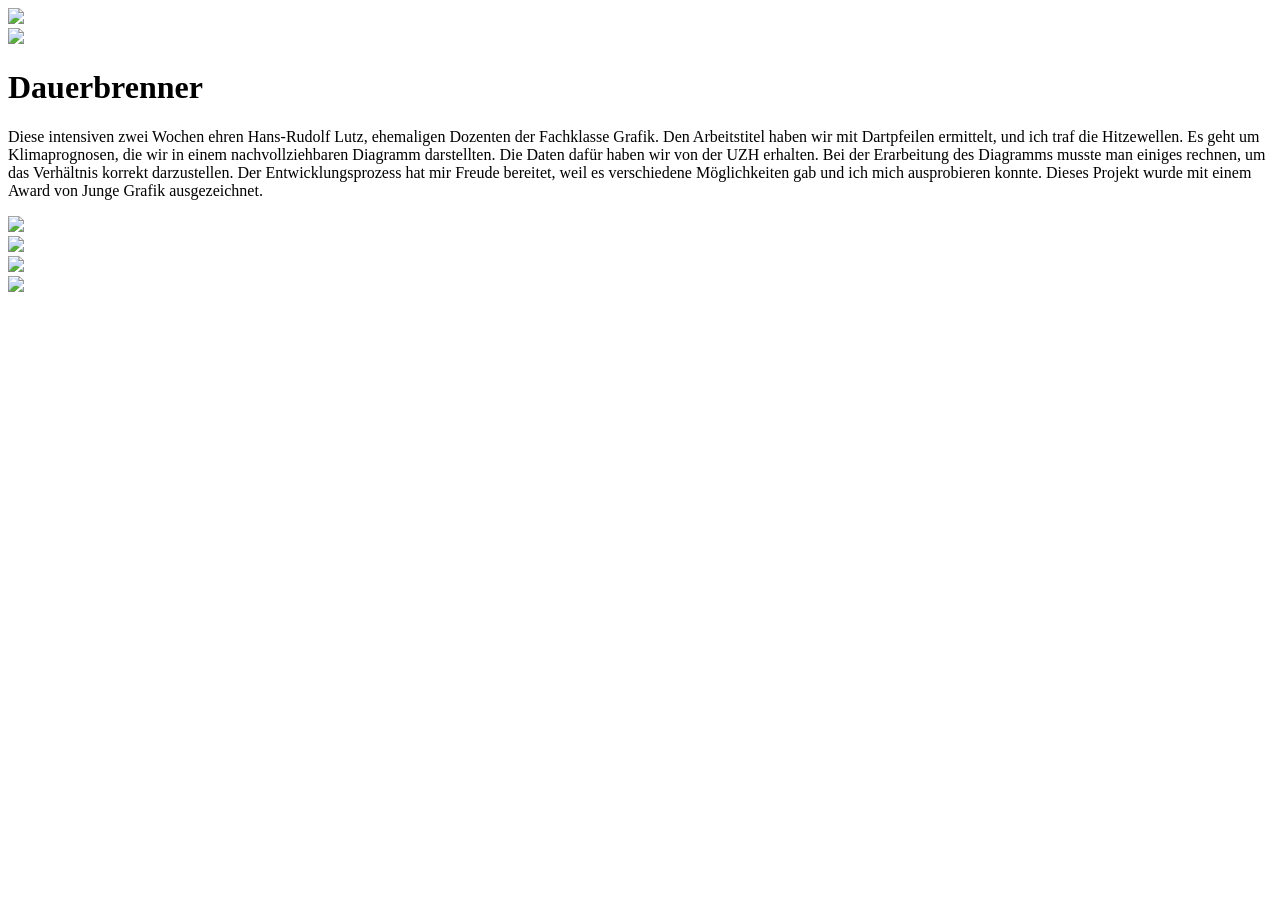
==== dauerbrenner.html @ a1476481 "Add files via upload" ====
<!DOCTYPE html>
<html lang="de">
  <head>
    <meta charset="utf-8" />
    <meta name="viewport" content="width=device-width, initial-scale=1.0" />

    <link rel="stylesheet" href="css/grundlagen.css" />

    <title>Nurel Özdemir</title>
  </head>

  <body class="fade-in menu-bg">

    <div class="grid light"></div>

    <div id="click-zone">
      <img id="skull-btn" src="bilder/Shädel_ZU.png" />
    </div>

    <audio id="krch" src="sounds/krch.mp3" preload="auto"></audio>

    <div class="project-page">
      <div class="project-image">
        <img src="bilder/PNG_Repros/Dauerbrenner/db1.png" />
      </div>
    </div>

    <div class="project-text">
      <h1>Dauerbrenner</h1>

      <p>
        Diese intensiven zwei Wochen ehren Hans-Rudolf Lutz, ehemaligen Dozenten der Fachklasse Grafik. Den Arbeitstitel haben wir mit Dartpfeilen ermittelt, und ich traf die Hitzewellen. Es geht um Klimaprognosen, die wir in einem nachvollziehbaren Diagramm darstellten. Die Daten dafür haben wir von der UZH erhalten. Bei der Erarbeitung des Diagramms musste man einiges rechnen, um das Verhältnis korrekt darzustellen. Der Entwicklungsprozess hat mir Freude bereitet, weil es verschiedene Möglichkeiten gab und ich mich ausprobieren konnte. Dieses Projekt wurde mit einem Award von Junge Grafik ausgezeichnet.
      </p>
    </div>

    <div class="project-poster">
      <img src="bilder/PNG_Repros/Dauerbrenner/db2.png" />
    </div>

    <div class="project-fullsize">
      <img src="bilder/PNG_Repros/Dauerbrenner/db3.png" />
    </div>

    <div class="project-left">
      <img src="bilder/PNG_Repros/Dauerbrenner/db4.png" />
    </div>

<div class="project-poster">
    <img src="bilder/PNG_Repros/Dauerbrenner/db5.png" /></div>
  </div>


    <script src="js/skripte_menu.js"></script>
  </body>
</html>
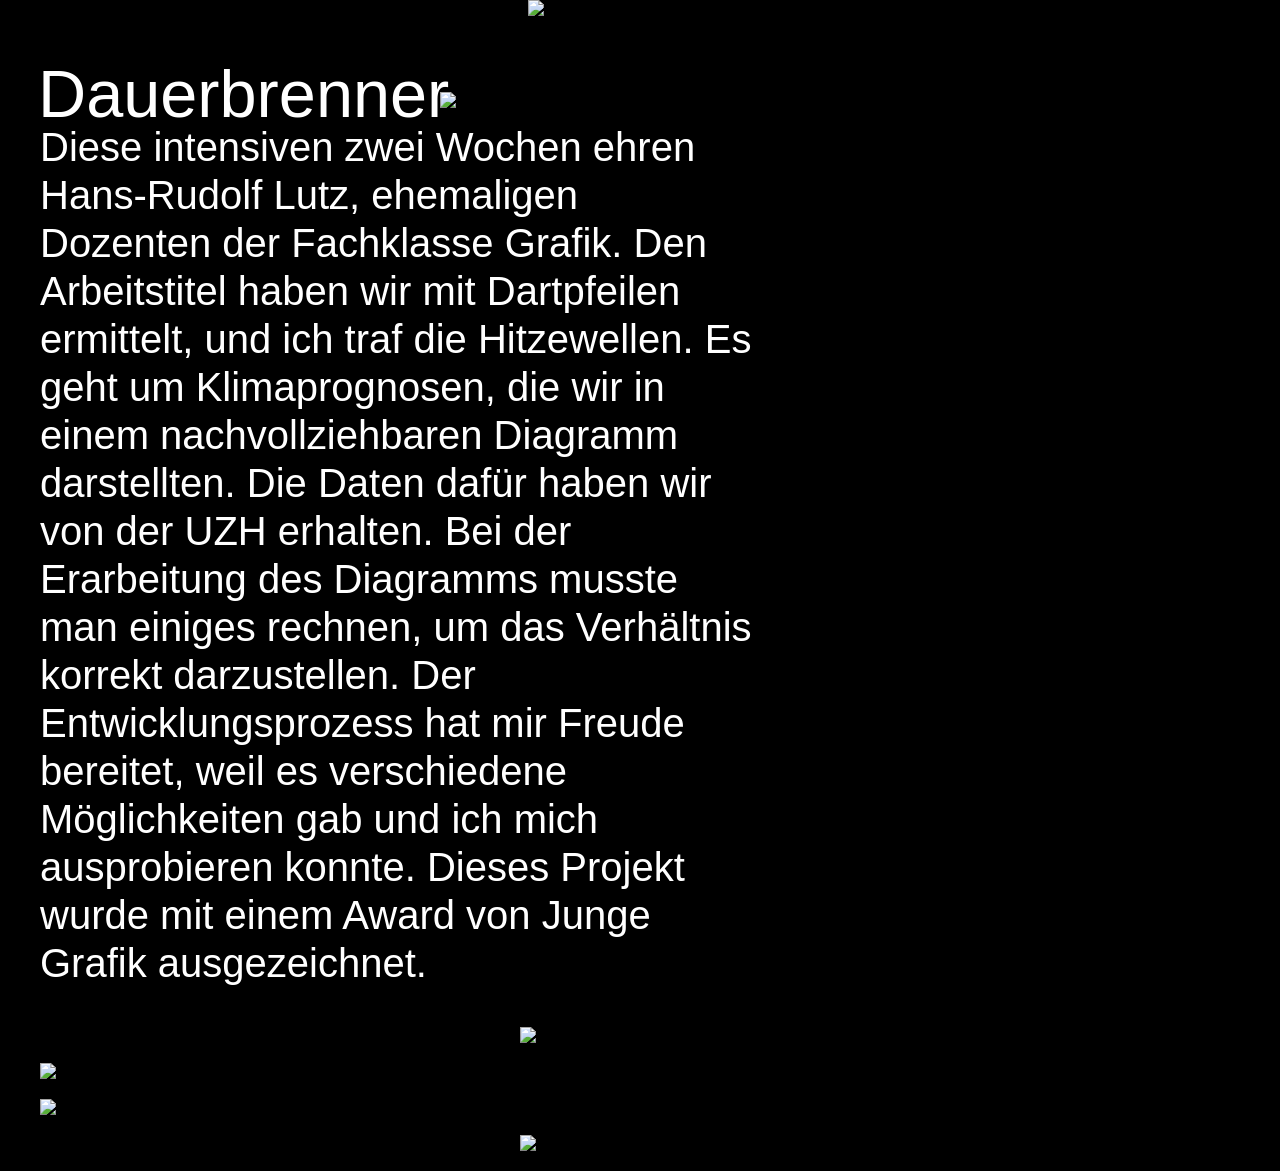
==== commit c2d4c931: "Fix image source filename for skull button" ====
--- a/dauerbrenner.html
+++ b/dauerbrenner.html
@@ -14,7 +14,7 @@
     <div class="grid light"></div>
 
     <div id="click-zone">
-      <img id="skull-btn" src="bilder/Shädel_ZU.png" />
+      <img id="skull-btn" src="bilder/Shaedel_ZU.png" />
     </div>
 
     <audio id="krch" src="sounds/krch.mp3" preload="auto"></audio>
--- a/css/grundlagen.css
+++ b/css/grundlagen.css
@@ -0,0 +1,177 @@
+/* Full page wrapper */
+html,
+body {
+  margin: 0;
+  padding: 0 20px; /* LINKS UND RECHTS IM VIEWPORT */
+  background: black;
+  width: 100%;
+  max-width: 100%;
+  box-sizing: border-box;
+  overflow-x: hidden;
+}
+
+.project-page {
+  display: grid;
+  grid-template-columns: repeat(5, 1fr);
+
+  gap: 20px;
+  width: 100%;
+  background: black;
+}
+
+/* IMAGE takes 3 right columns */
+.project-image {
+  grid-column: 3 / span 3;
+  display: flex;
+  justify-content: flex-end; /* right aligned */
+}
+
+.project-image img {
+  width: 100%;
+  height: auto;
+  display: block;
+}
+
+/* TEXT is full width below image */
+.project-text {
+  grid-column: 1 / span 3;
+  margin-top: 20px;
+  color: white;
+  font-family: Helvetica;
+}
+
+/* TITLE */
+.project-text h1 {
+  font-size: 50pt;
+  font-weight: 400;
+  margin-bottom: -42px;
+  line-height: 1.1;
+  color: white;
+  margin: 0;
+  z-index: 20px;
+  margin-left: -2px;
+  margin-top: 42px;
+}
+
+/* BODY TEXT */
+.project-text p {
+  font-size: 30pt;
+  line-height: 1.2;
+  max-width: 60%;
+  margin-top: -8px;
+  font-family: Helvetica;
+}
+
+/* SKULL CLICK-ZONE */
+#click-zone {
+  position: absolute;
+  top: -100px;
+  left: 50%;
+  transform: translateX(-50%);
+  width: 400px;
+  height: 400px;
+  cursor: pointer;
+  z-index: 2000;
+  display: flex;
+  justify-content: center;
+  align-items: center;
+}
+
+#skull-btn {
+  width: 400px;
+  pointer-events: none;
+  transform-origin: center;
+  transition: transform 0.35s ease;
+}
+
+#click-zone.hover-active #skull-btn {
+  transform: rotate(-90deg);
+}
+
+.project-fullsize {
+  box-sizing: border-box;
+  background: black;
+}
+
+.project-fullsize img {
+  width: 100%;
+  height: auto;
+  display: block;
+
+  margin: 0 0 20px 0; /* unten spacing, KEIN links/rechts margin */
+  object-fit: contain;
+}
+
+/* FILMSTRIP / KONTAKTABZUG GRID – 5 SPALTEN */
+.film-grid {
+  display: grid;
+  grid-template-columns: repeat(5, 1fr); /* <<< 5 SPALTEN */
+  gap: 10px;
+  margin-top: 20px;
+  margin-bottom: 20px;
+  width: 100%;
+  background: black;
+}
+
+/* Fotoğraf kutusu (analog oran) */
+.film-item {
+  width: 100%;
+  aspect-ratio: 3 / 4; /* analog portrait ratio */
+  background: #0f0f0f;
+  overflow: hidden;
+  position: relative;
+}
+
+/* Fotoğraf styling */
+.film-item img {
+  width: 100%;
+  height: 100%;
+  object-fit: cover;
+  display: block;
+  filter: contrast(110%) saturate(70%);
+}
+.project-poster {
+  grid-column: 3 / span 3;
+  display: flex;
+  justify-content: flex-end; /* right aligned */
+  margin-bottom: 20px;
+}
+.project-poster img {
+  width: 60%;
+
+  height: auto;
+
+  display: block;
+}
+
+.grid {
+  display: grid;
+  grid-template-columns: repeat(5, 1fr);
+  gap: 20px;
+
+  padding: 0; /* KEIN EXTRA PADDING */
+  width: 100%;
+  box-sizing: border-box;
+}
+
+.project-left {
+  grid-column: 1 / span 3;
+}
+
+.project-left img {
+  width: 60%;
+  margin-top: 20px;
+  height: auto;
+  display: block;
+  margin-bottom: 20px;
+}
+
+.video {
+  width: 100%;
+  height: auto;
+  display: block;
+  margin: 20px 0;
+  background: black; /* Falls Video kurz nicht geladen wurde */
+  object-fit: contain;
+}
+
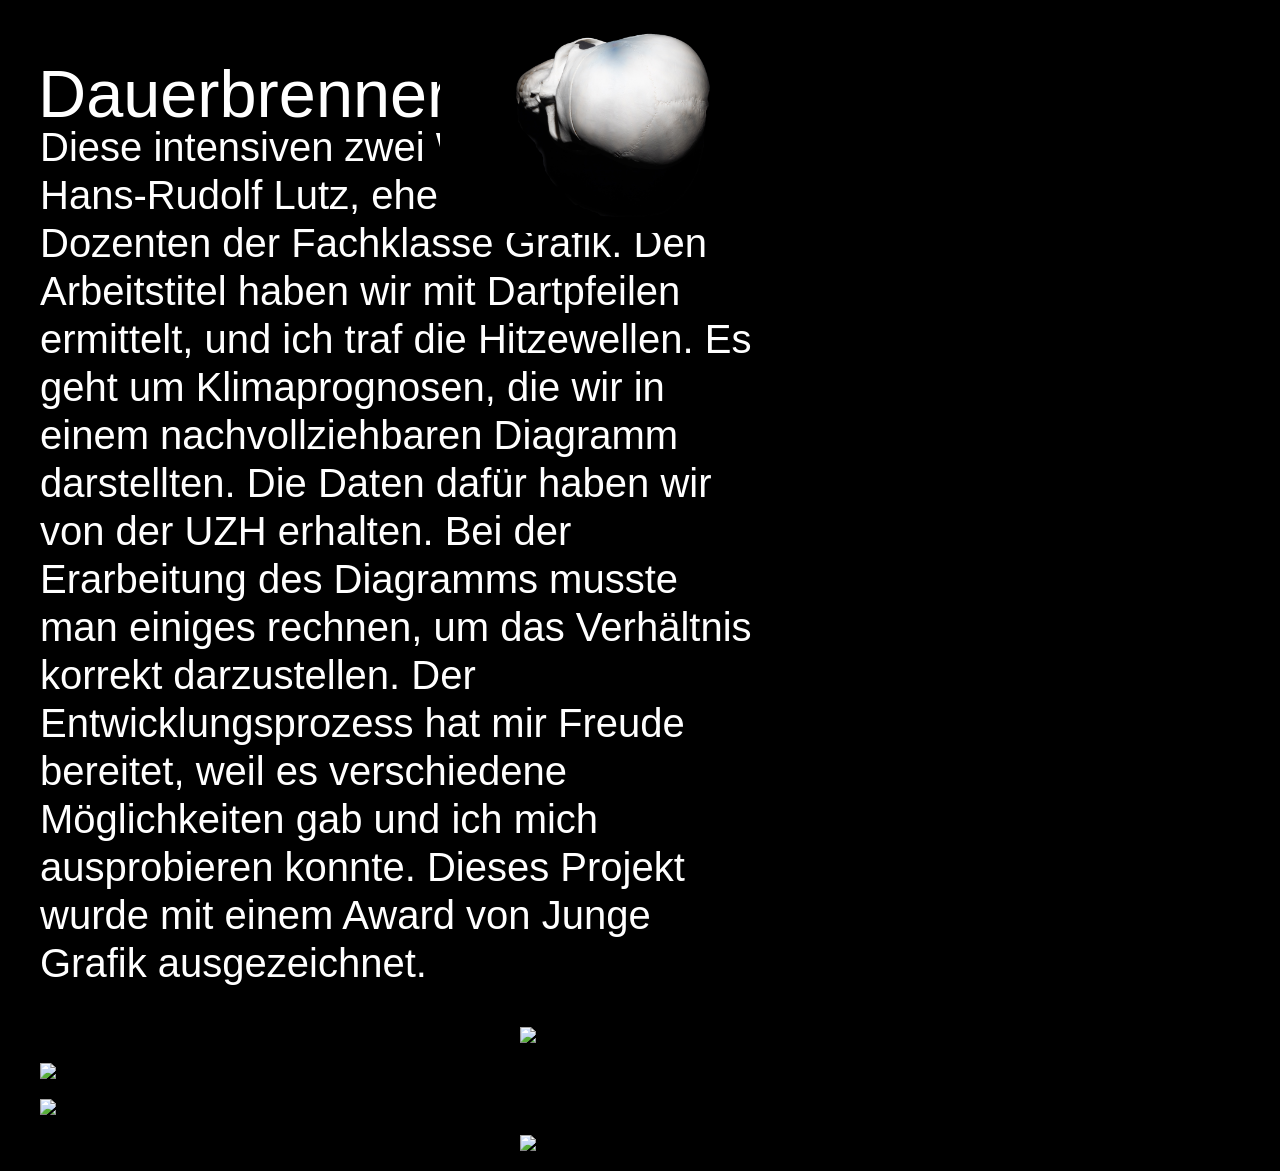
==== commit 81022e36: "Change image file extensions from .png to .jpg" ====
--- a/dauerbrenner.html
+++ b/dauerbrenner.html
@@ -14,14 +14,14 @@
     <div class="grid light"></div>
 
     <div id="click-zone">
-      <img id="skull-btn" src="bilder/Shaedel_ZU.png" />
+      <img id="skull-btn" src="bilder/shaedel_ZU.jpg" />
     </div>
 
     <audio id="krch" src="sounds/krch.mp3" preload="auto"></audio>
 
     <div class="project-page">
       <div class="project-image">
-        <img src="bilder/PNG_Repros/Dauerbrenner/db1.png" />
+        <img src="bilder/PNG_Repros/Dauerbrenner/db1.jpg" />
       </div>
     </div>
 
@@ -34,19 +34,19 @@
     </div>
 
     <div class="project-poster">
-      <img src="bilder/PNG_Repros/Dauerbrenner/db2.png" />
+      <img src="bilder/PNG_Repros/Dauerbrenner/db2.jpg" />
     </div>
 
     <div class="project-fullsize">
-      <img src="bilder/PNG_Repros/Dauerbrenner/db3.png" />
+      <img src="bilder/PNG_Repros/Dauerbrenner/db3.jpg" />
     </div>
 
     <div class="project-left">
-      <img src="bilder/PNG_Repros/Dauerbrenner/db4.png" />
+      <img src="bilder/PNG_Repros/Dauerbrenner/db4.jpg" />
     </div>
 
 <div class="project-poster">
-    <img src="bilder/PNG_Repros/Dauerbrenner/db5.png" /></div>
+    <img src="bilder/PNG_Repros/Dauerbrenner/db5.jpg" /></div>
   </div>
 
 
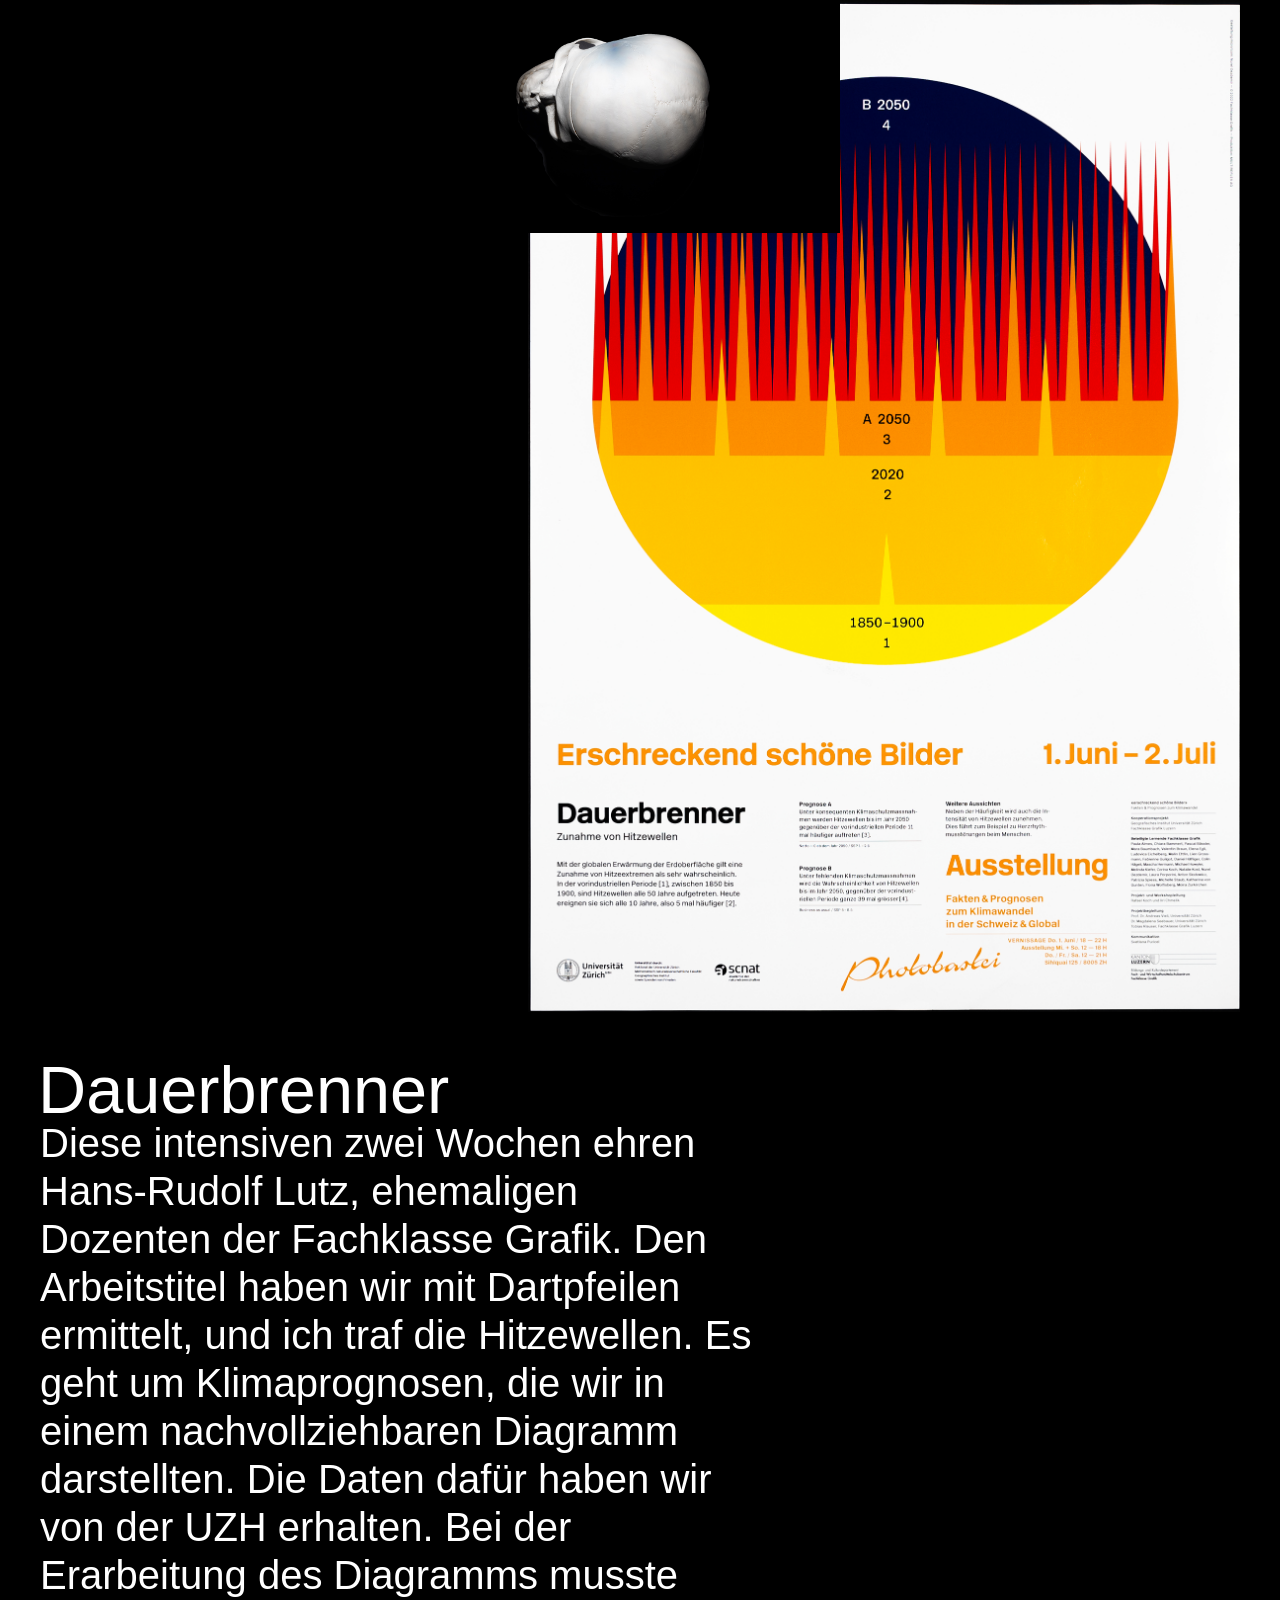
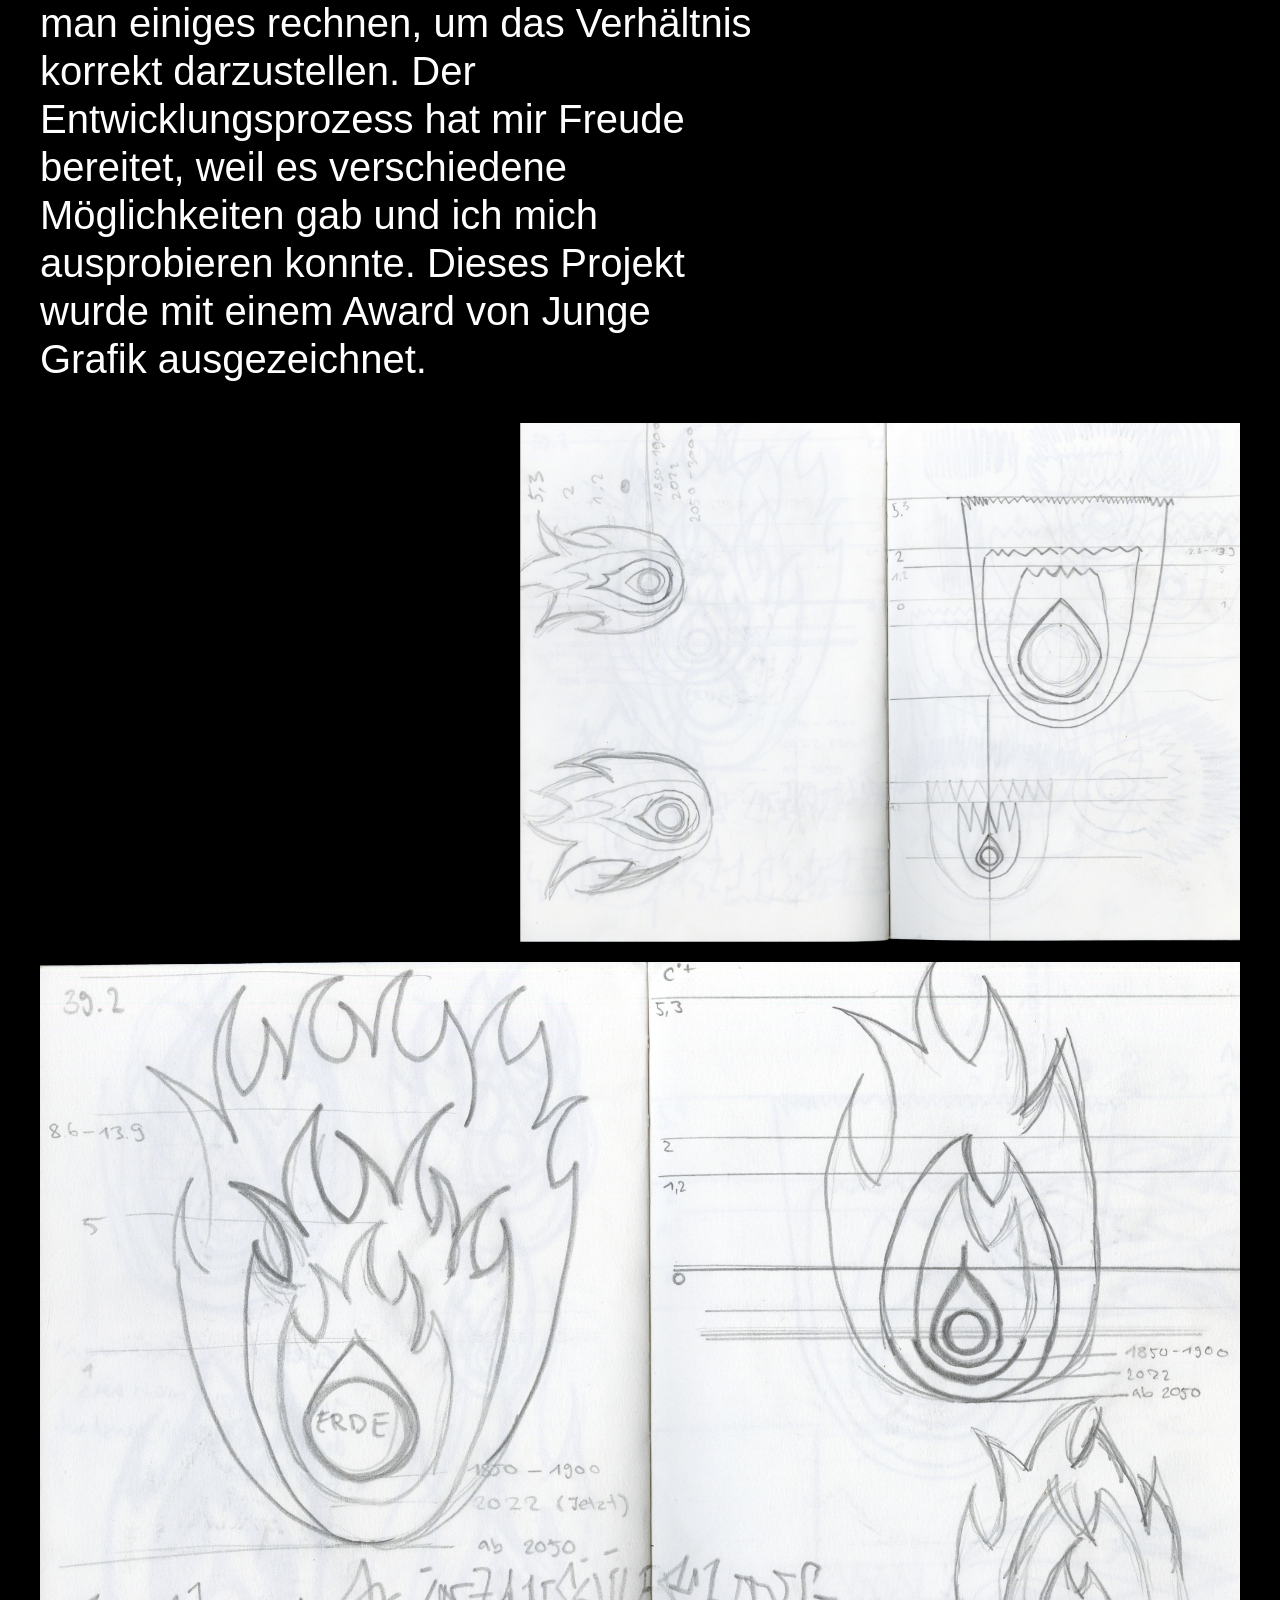
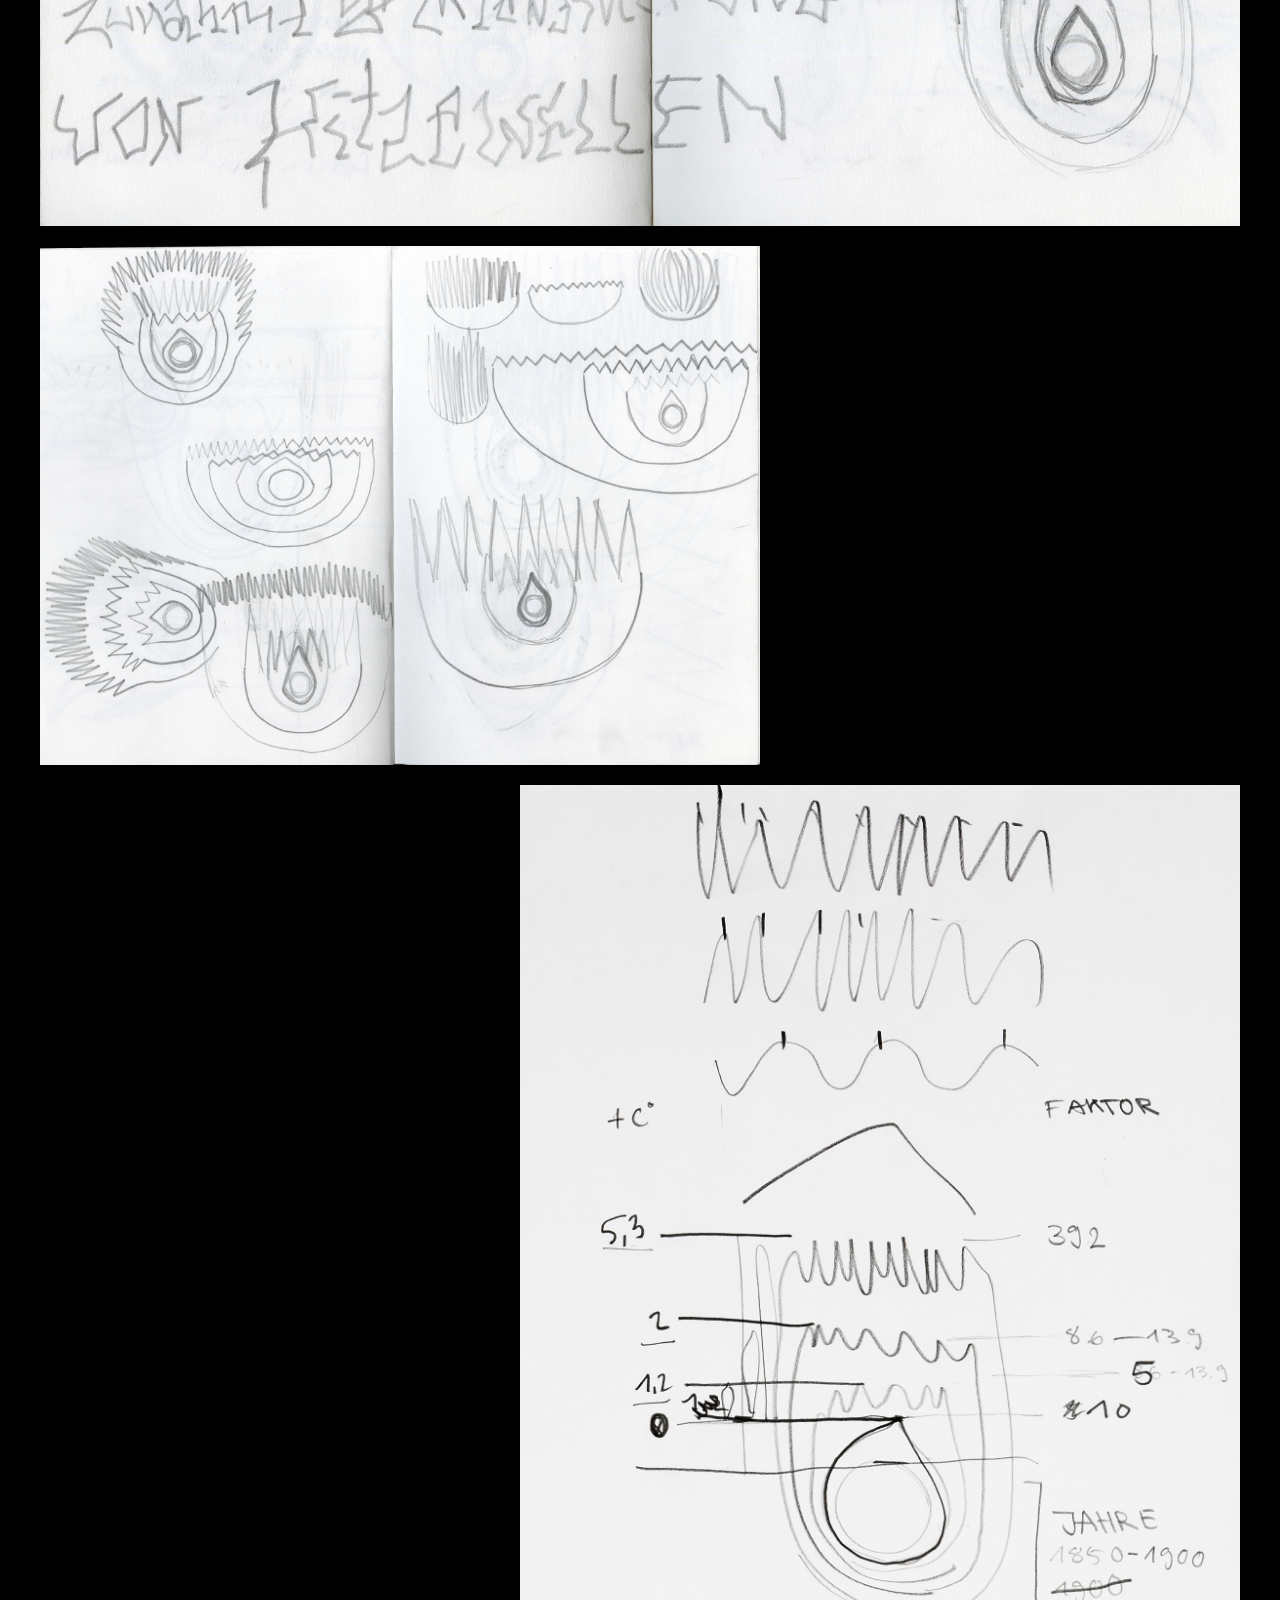
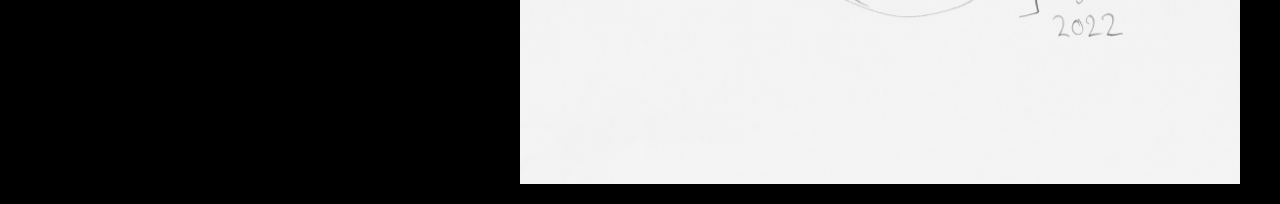
==== commit 679481e2: "Update dauerbrenner.html" ====
--- a/dauerbrenner.html
+++ b/dauerbrenner.html
@@ -21,7 +21,7 @@
 
     <div class="project-page">
       <div class="project-image">
-        <img src="bilder/PNG_Repros/Dauerbrenner/db1.jpg" />
+        <img src="bilder/PNG_Repros/Dauebrenner/db1.jpg" />
       </div>
     </div>
 
@@ -34,19 +34,19 @@
     </div>
 
     <div class="project-poster">
-      <img src="bilder/PNG_Repros/Dauerbrenner/db2.jpg" />
+      <img src="bilder/PNG_Repros/Dauebrenner/db2.jpg" />
     </div>
 
     <div class="project-fullsize">
-      <img src="bilder/PNG_Repros/Dauerbrenner/db3.jpg" />
+      <img src="bilder/PNG_Repros/Dauebrenner/db3.jpg" />
     </div>
 
     <div class="project-left">
-      <img src="bilder/PNG_Repros/Dauerbrenner/db4.jpg" />
+      <img src="bilder/PNG_Repros/Dauebrenner/db4.jpg" />
     </div>
 
 <div class="project-poster">
-    <img src="bilder/PNG_Repros/Dauerbrenner/db5.jpg" /></div>
+    <img src="bilder/PNG_Repros/Dauebrenner/db5.jpg" /></div>
   </div>
 
 
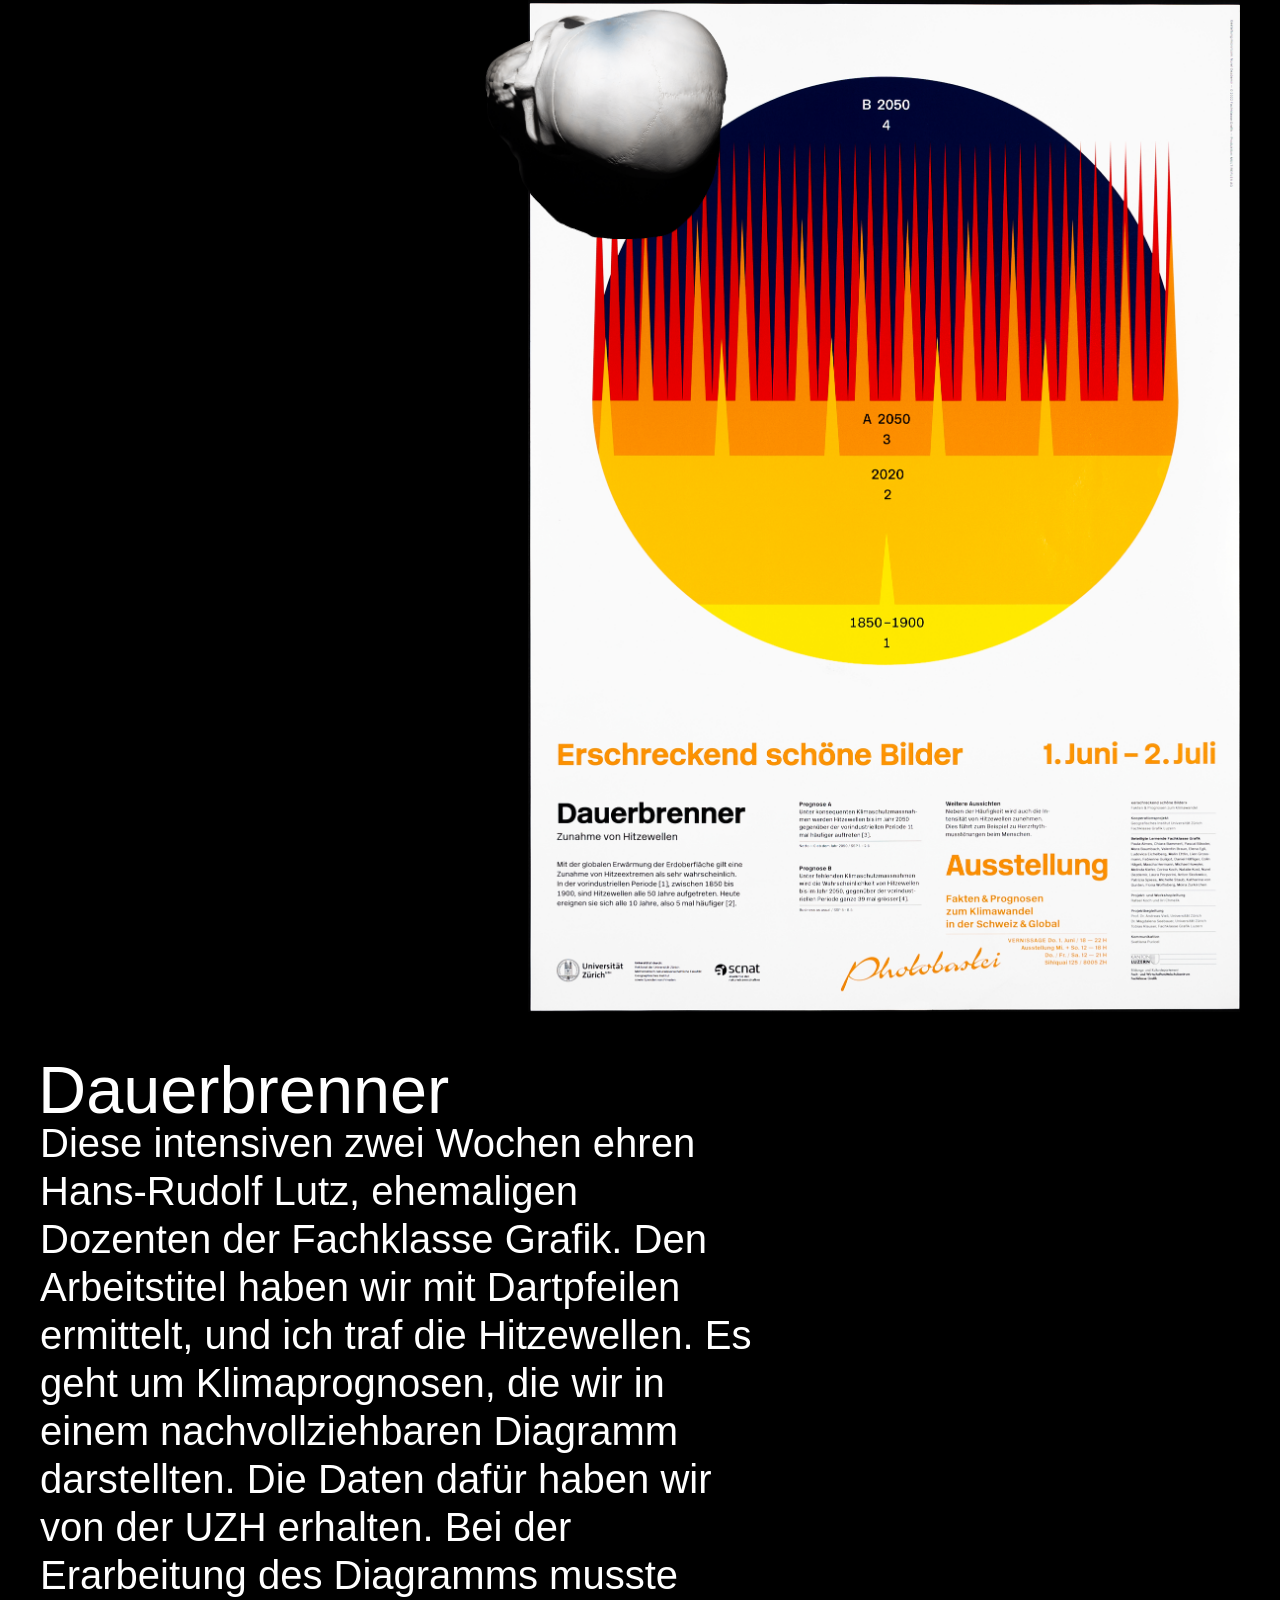
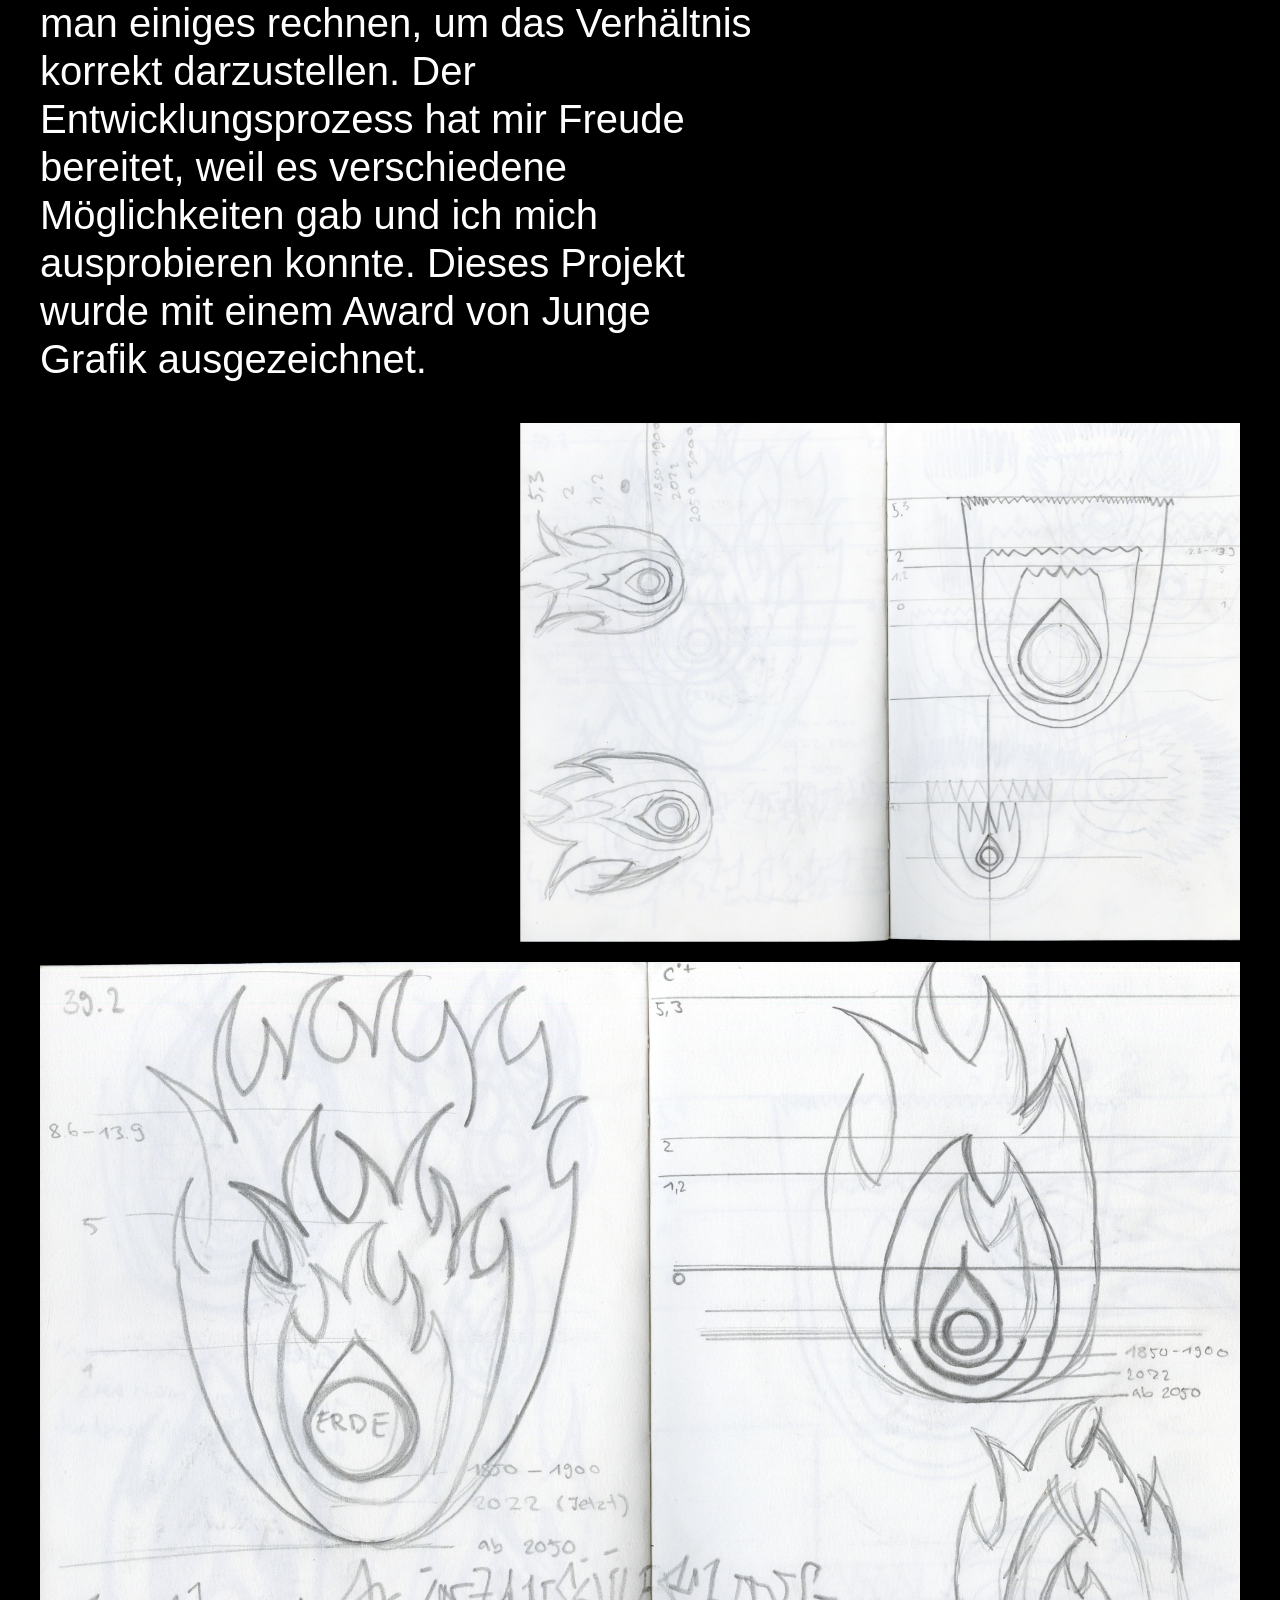
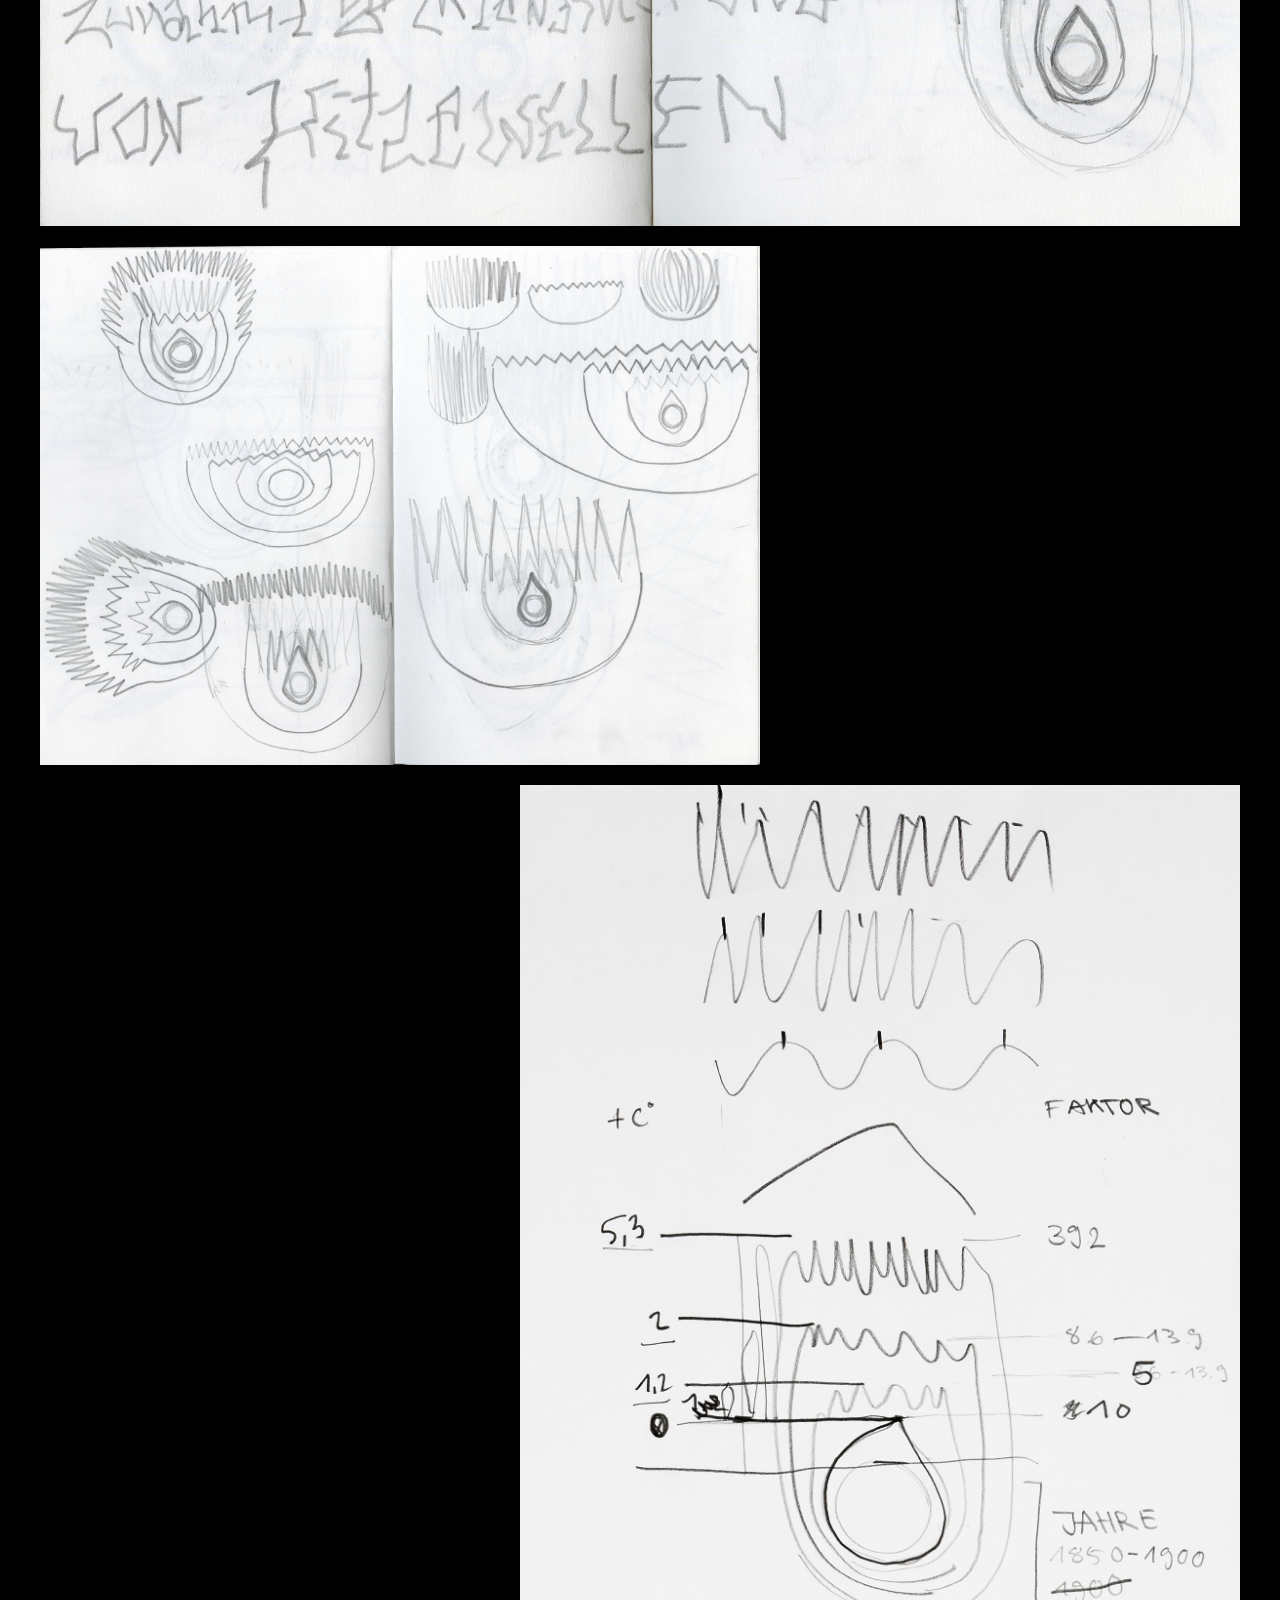
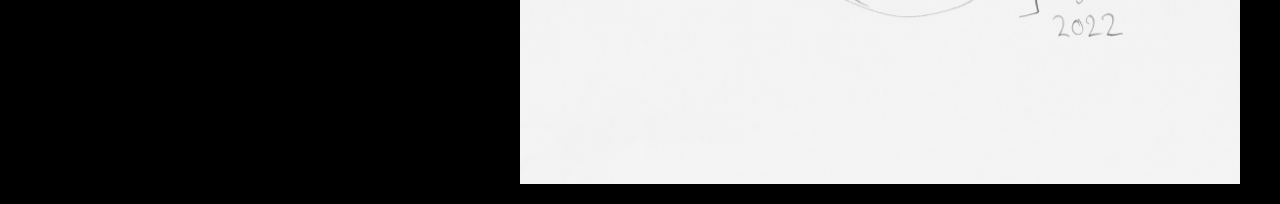
==== commit 872be2fa: "Change skull button image format from JPG to GIF" ====
--- a/dauerbrenner.html
+++ b/dauerbrenner.html
@@ -14,7 +14,7 @@
     <div class="grid light"></div>
 
     <div id="click-zone">
-      <img id="skull-btn" src="bilder/shaedel_ZU.jpg" />
+      <img id="skull-btn" src="bilder/shaedel_ZU.gif" />
     </div>
 
     <audio id="krch" src="sounds/krch.mp3" preload="auto"></audio>
